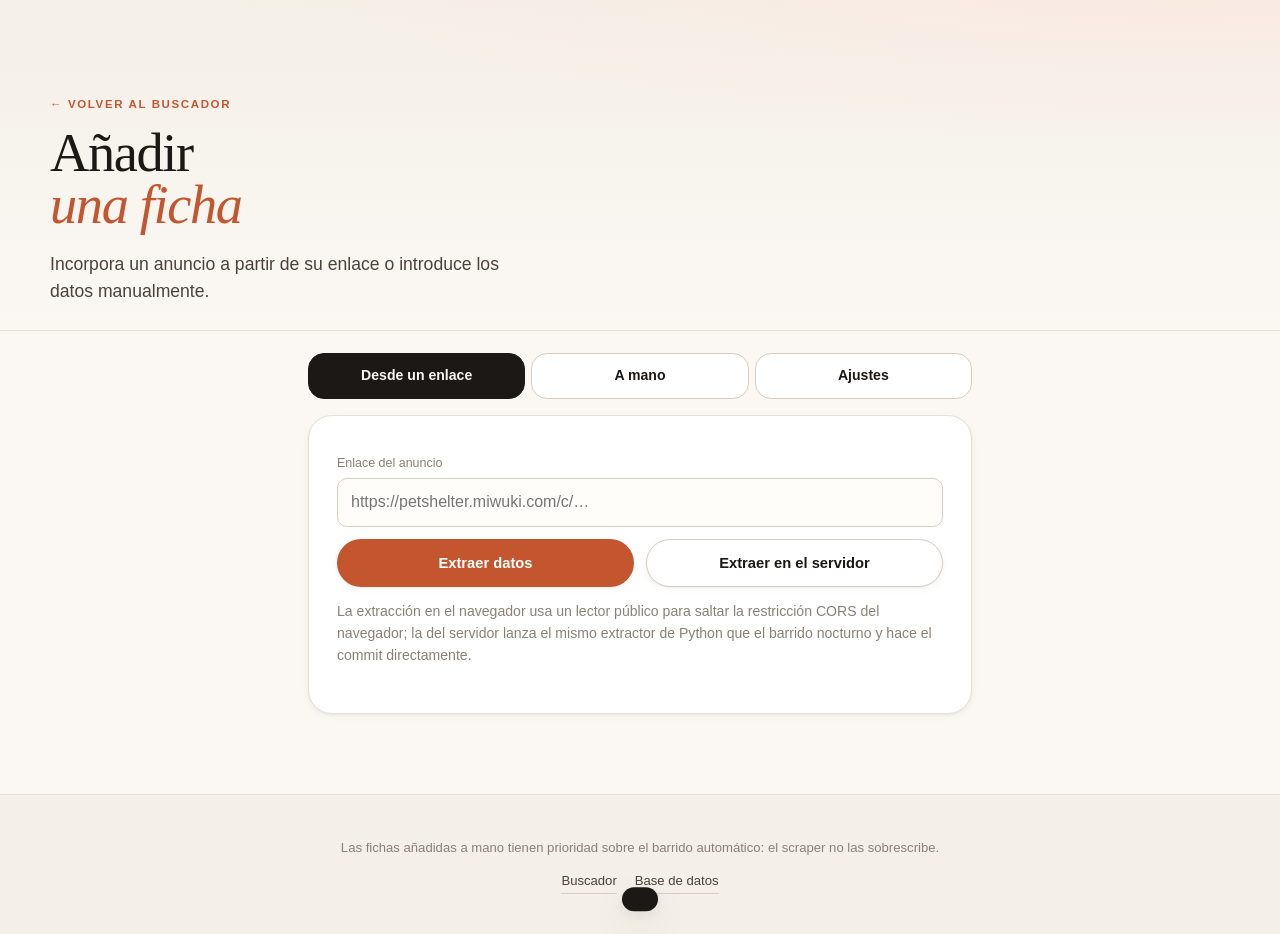
==== admin.html @ 75479810 "Perrita Arias Brotóns: buscador, base de datos y barrido nocturno Primera fase del proyecto: la búsq" ====
<!doctype html>
<html lang="es">
<head>
<meta charset="utf-8">
<meta name="viewport" content="width=device-width, initial-scale=1, viewport-fit=cover">
<meta name="theme-color" content="#fbf8f4" media="(prefers-color-scheme: light)">
<meta name="theme-color" content="#12100e" media="(prefers-color-scheme: dark)">
<title>Añadir ficha · Perrita Arias Brotóns</title>
<link rel="icon" href="data:image/svg+xml,<svg xmlns='http://www.w3.org/2000/svg' viewBox='0 0 100 100'><text y='.9em' font-size='90'>🐾</text></svg>">
<link rel="stylesheet" href="assets/css/app.css">
</head>
<body>

<header class="hero" style="padding-bottom:24px">
  <div class="hero__inner">
    <p class="hero__eyebrow"><a href="index.html" style="text-decoration:none">← Volver al buscador</a></p>
    <h1 class="hero__title" style="font-size:clamp(2rem,9vw,3.4rem)">Añadir<br><span>una ficha</span></h1>
    <p class="hero__lede">Incorpora un anuncio a partir de su enlace o introduce los datos manualmente.</p>
  </div>
</header>

<main class="admin">

  <div class="tabs" role="tablist">
    <button role="tab" id="tabLink" aria-selected="true" aria-controls="paneLink">Desde un enlace</button>
    <button role="tab" id="tabManual" aria-selected="false" aria-controls="paneManual">A mano</button>
    <button role="tab" id="tabConfig" aria-selected="false" aria-controls="paneConfig">Ajustes</button>
  </div>

  <!-- ------------------------------------------------------ desde enlace -->
  <section class="panel" id="paneLink" role="tabpanel" aria-labelledby="tabLink">
    <label class="field">
      <span>Enlace del anuncio</span>
      <input id="url" type="url" inputmode="url" placeholder="https://petshelter.miwuki.com/c/…">
    </label>
    <div class="row2" style="margin-top:12px">
      <button class="btn btn--primary btn--block" id="extract">Extraer datos</button>
      <button class="btn btn--block" id="extractServer" title="Usa el extractor completo del repositorio (requiere token)">Extraer en el servidor</button>
    </div>
    <p class="status" id="extractStatus"></p>
    <p class="hint" style="margin-top:14px">
      La extracción en el navegador usa un lector público para saltar la restricción CORS
      del navegador; la del servidor lanza el mismo extractor de Python que el barrido
      nocturno y hace el commit directamente.
    </p>
  </section>

  <!-- ------------------------------------------------------------- a mano -->
  <section class="panel" id="paneManual" role="tabpanel" aria-labelledby="tabManual" hidden></section>

  <!-- ------------------------------------------------------------ ajustes -->
  <section class="panel" id="paneConfig" role="tabpanel" aria-labelledby="tabConfig" hidden>
    <h2 style="margin-top:0">Conexión con GitHub</h2>
    <p class="hint">
      Necesario solo para guardar directamente en la base de datos. El token se
      queda en este navegador (localStorage) y únicamente se envía a api.github.com.
      Crea uno de tipo <em>fine-grained</em> con permisos <strong>Contents: read&nbsp;and&nbsp;write</strong>
      y <strong>Actions: read&nbsp;and&nbsp;write</strong> sobre este repositorio.
    </p>
    <label class="field"><span>Repositorio (usuario/repo)</span><input id="cfgRepo" placeholder="usuario/perrita-arias-brotons"></label>
    <label class="field"><span>Rama</span><input id="cfgBranch" placeholder="main"></label>
    <label class="field"><span>Token</span><input id="cfgToken" type="password" placeholder="github_pat_…" autocomplete="off"></label>
    <div class="row2" style="margin-top:14px">
      <button class="btn btn--primary btn--block" id="cfgSave">Guardar</button>
      <button class="btn btn--block" id="cfgTest">Probar conexión</button>
    </div>
    <p class="status" id="cfgStatus"></p>
  </section>

  <!-- --------------------------------------------------- ficha en edición -->
  <section id="editor" hidden>
    <h2>Revisa la ficha</h2>
    <p class="hint">Corrige lo que haga falta antes de guardar. Los campos vacíos se quedan como «sin confirmar».</p>
    <div class="panel">
      <form id="form">
        <div class="row2">
          <label class="field"><span>Nombre *</span><input name="name" required></label>
          <label class="field"><span>Sexo</span>
            <select name="sex"><option value="">Sin confirmar</option><option value="hembra">Hembra</option><option value="macho">Macho</option></select>
          </label>
        </div>
        <div class="row2">
          <label class="field"><span>Edad (meses)</span><input name="age_months" type="number" min="0" max="300" inputmode="numeric"></label>
          <label class="field"><span>Fecha de nacimiento</span><input name="birth_date" type="date"></label>
        </div>
        <div class="row2">
          <label class="field"><span>Tamaño</span>
            <select name="size">
              <option value="">Sin confirmar</option>
              <option value="mini">Mini</option><option value="pequeno">Pequeño</option>
              <option value="mediano">Mediano</option><option value="grande">Grande</option><option value="gigante">Gigante</option>
            </select>
          </label>
          <label class="field"><span>Peso (kg)</span><input name="weight_kg" type="number" step="0.1" min="0" inputmode="decimal"></label>
        </div>
        <div class="row2">
          <label class="field"><span>Raza</span><input name="breed" placeholder="Mestizo, Mezcla de Bretón…"></label>
          <label class="field"><span>Tipo</span>
            <select name="breed_type">
              <option value="desconocido">Sin confirmar</option>
              <option value="raza">De raza</option><option value="mezcla">Mezcla</option><option value="mestizo">Mestiza</option>
            </select>
          </label>
        </div>
        <div class="row2">
          <label class="field"><span>Provincia</span><input name="province" list="provinces"></label>
          <label class="field"><span>Localidad</span><input name="location"></label>
        </div>
        <datalist id="provinces"></datalist>
        <div class="row2">
          <label class="field"><span>Protectora</span><input name="shelter"></label>
          <label class="field"><span>Estado</span>
            <select name="status">
              <option value="disponible">Disponible</option><option value="urgente">Urgente</option>
              <option value="acogida">En acogida</option><option value="reservado">Reservada</option><option value="adoptado">Adoptada</option>
            </select>
          </label>
        </div>
        <label class="field"><span>Enlace original</span><input name="url" type="url"></label>
        <label class="field"><span>Fotos (una URL por línea)</span><textarea name="photos" rows="3"></textarea></label>
        <label class="field"><span>Descripción</span><textarea name="description" rows="6"></textarea></label>
        <div class="switches" style="margin-top:14px">
          <label><input type="checkbox" name="good_with_kids"> Buena con niños</label>
          <label><input type="checkbox" name="sterilized"> Esterilizada</label>
          <label><input type="checkbox" name="vaccinated"> Vacunada</label>
          <label><input type="checkbox" name="chipped"> Con microchip</label>
        </div>
      </form>

      <div class="preview">
        <h3 style="font-size:.72rem;letter-spacing:.1em;text-transform:uppercase;color:var(--muted)">Encaje calculado</h3>
        <div id="scorePreview"></div>
      </div>

      <div class="row2" style="margin-top:18px">
        <button class="btn btn--primary btn--block" id="saveGithub">Guardar en la base de datos</button>
        <button class="btn btn--block" id="saveDownload">Descargar JSON</button>
      </div>
      <p class="status" id="saveStatus"></p>

      <details style="margin-top:16px">
        <summary style="cursor:pointer;font-size:.85rem;color:var(--muted)">Ver el JSON que se va a guardar</summary>
        <pre class="code" id="jsonPreview"></pre>
      </details>
    </div>
  </section>
</main>

<footer class="foot">
  <p>Las fichas añadidas a mano tienen prioridad sobre el barrido automático: el scraper no las sobrescribe.</p>
  <nav><a href="index.html">Buscador</a><a href="data/dogs.json">Base de datos</a></nav>
</footer>

<div class="toast" id="toast" role="status" aria-live="polite"></div>

<script src="assets/js/data.js"></script>
<script src="assets/js/github.js"></script>
<script src="assets/js/admin.js"></script>
</body>
</html>
---- assets/css/app.css ----
/* ==========================================================================
   Perrita Arias Brotóns — hoja de estilo única, mobile-first, sin dependencias
   ========================================================================== */

:root {
  --bg:        #fbf8f4;
  --bg-2:      #f4efe7;
  --surface:   #ffffff;
  --surface-2: #fffdfa;
  --ink:       #1c1815;
  --ink-2:     #4b423a;
  --muted:     #8b8076;
  --line:      #e8e0d5;
  --line-2:    #d8cec0;

  --accent:      #c4562f;
  --accent-ink:  #ffffff;
  --accent-soft: #fbeae2;
  --gold:        #b98b2f;
  --green:       #3f7d52;
  --pink:        #b8447a;

  --r-sm: 10px;
  --r-md: 16px;
  --r-lg: 24px;
  --r-xl: 32px;

  --shadow-1: 0 1px 2px rgba(28,24,21,.05), 0 2px 8px rgba(28,24,21,.04);
  --shadow-2: 0 4px 12px rgba(28,24,21,.07), 0 16px 40px rgba(28,24,21,.08);
  --shadow-3: 0 24px 70px rgba(28,24,21,.22);

  --serif: "Iowan Old Style", "Palatino Linotype", Palatino, "Book Antiqua", Georgia, serif;
  --sans: -apple-system, BlinkMacSystemFont, "Segoe UI Variable Display", "Segoe UI",
          Roboto, "Helvetica Neue", Arial, sans-serif;

  --pad: clamp(16px, 4.5vw, 28px);
  --ease: cubic-bezier(.22,.61,.36,1);
}

@media (prefers-color-scheme: dark) {
  :root {
    --bg:        #12100e;
    --bg-2:      #191512;
    --surface:   #1c1815;
    --surface-2: #221d19;
    --ink:       #f4efe8;
    --ink-2:     #cabfb3;
    --muted:     #9b8f82;
    --line:      #2d2723;
    --line-2:    #3d352f;
    --accent:      #e8825b;
    --accent-ink:  #1a1210;
    --accent-soft: #33211a;
    --gold:        #d8ab4e;
    --green:       #6aa87e;
    --pink:        #e07aa8;
    --shadow-1: 0 1px 2px rgba(0,0,0,.4);
    --shadow-2: 0 6px 18px rgba(0,0,0,.45);
    --shadow-3: 0 24px 70px rgba(0,0,0,.7);
  }
}

*, *::before, *::after { box-sizing: border-box; }

html { -webkit-text-size-adjust: 100%; scroll-behavior: smooth; }

body {
  margin: 0;
  font-family: var(--sans);
  font-size: 16px;
  line-height: 1.55;
  color: var(--ink);
  background: var(--bg);
  -webkit-font-smoothing: antialiased;
  overflow-x: hidden;
}

button, input, select, textarea { font: inherit; color: inherit; }
button { cursor: pointer; border: 0; background: none; }
a { color: inherit; }

.sr-only {
  position: absolute; width: 1px; height: 1px; padding: 0; margin: -1px;
  overflow: hidden; clip: rect(0 0 0 0); white-space: nowrap; border: 0;
}

.skip {
  position: absolute; left: -999px; top: 8px; z-index: 100;
  background: var(--accent); color: var(--accent-ink);
  padding: 10px 16px; border-radius: var(--r-sm);
}
.skip:focus { left: 8px; }

:where(button, input, select, a, [tabindex]):focus-visible {
  outline: 2px solid var(--accent);
  outline-offset: 2px;
  border-radius: 6px;
}

/* ------------------------------------------------------------------- hero */

.hero {
  position: relative;
  padding: clamp(40px, 12vw, 96px) var(--pad) clamp(28px, 7vw, 52px);
  overflow: hidden;
  background:
    radial-gradient(120% 90% at 92% -10%, var(--accent-soft) 0%, transparent 58%),
    linear-gradient(180deg, var(--bg-2) 0%, var(--bg) 100%);
  border-bottom: 1px solid var(--line);
}

.hero__inner { position: relative; z-index: 1; max-width: 1180px; margin: 0 auto; }

.hero__eyebrow {
  margin: 0 0 14px;
  font-size: .72rem;
  letter-spacing: .14em;
  text-transform: uppercase;
  font-weight: 600;
  color: var(--accent);
}

.hero__title {
  margin: 0;
  font-family: var(--serif);
  font-weight: 400;
  font-size: clamp(2.6rem, 12.5vw, 5.4rem);
  line-height: .95;
  letter-spacing: -.025em;
}
.hero__title span { font-style: italic; color: var(--accent); }

.hero__lede {
  margin: 20px 0 0;
  max-width: 46ch;
  color: var(--ink-2);
  font-size: clamp(.98rem, 3.6vw, 1.1rem);
  text-wrap: pretty;
}

.hero__stats {
  display: flex;
  flex-wrap: wrap;
  gap: 10px;
  margin: 26px 0 0;
}
.hero__stats > div {
  flex: 1 1 auto;
  min-width: 88px;
  padding: 12px 14px;
  background: color-mix(in srgb, var(--surface) 72%, transparent);
  border: 1px solid var(--line);
  border-radius: var(--r-md);
  backdrop-filter: blur(6px);
}
.hero__stats dt { font-size: .7rem; letter-spacing: .06em; text-transform: uppercase; color: var(--muted); }
.hero__stats dd {
  margin: 2px 0 0;
  font-family: var(--serif);
  font-size: 1.55rem;
  line-height: 1.1;
  font-variant-numeric: tabular-nums;
}
.hero__stats dd.is-accent { color: var(--accent); }

.hero__glow {
  position: absolute; inset: auto -20% -60% auto;
  width: 60vw; height: 60vw; max-width: 520px; max-height: 520px;
  background: radial-gradient(circle, color-mix(in srgb, var(--accent) 16%, transparent), transparent 68%);
  filter: blur(14px);
  pointer-events: none;
}

/* ---------------------------------------------------------------- toolbar */

.toolbar {
  position: sticky; top: 0; z-index: 40;
  padding: 12px var(--pad) 10px;
  background: color-mix(in srgb, var(--bg) 88%, transparent);
  backdrop-filter: saturate(150%) blur(14px);
  border-bottom: 1px solid var(--line);
}
.toolbar__row { display: flex; gap: 10px; max-width: 1180px; margin: 0 auto; }

.search {
  position: relative; flex: 1;
  display: flex; align-items: center;
}
.search__icon {
  position: absolute; left: 14px; width: 18px; height: 18px;
  fill: none; stroke: var(--muted); stroke-width: 2; stroke-linecap: round;
  pointer-events: none;
}
.search input {
  width: 100%;
  padding: 13px 40px 13px 42px;
  border: 1px solid var(--line-2);
  border-radius: 999px;
  background: var(--surface);
  box-shadow: var(--shadow-1);
  transition: border-color .18s var(--ease), box-shadow .18s var(--ease);
}
.search input::placeholder { color: var(--muted); }
.search input:focus { outline: none; border-color: var(--accent); box-shadow: 0 0 0 3px var(--accent-soft); }
.search input::-webkit-search-cancel-button { display: none; }
.search__clear {
  position: absolute; right: 8px;
  width: 28px; height: 28px; border-radius: 50%;
  font-size: 1.2rem; line-height: 1; color: var(--muted);
}
.search__clear:hover { background: var(--bg-2); color: var(--ink); }

.btn {
  display: inline-flex; align-items: center; justify-content: center; gap: 8px;
  padding: 12px 18px;
  border-radius: 999px;
  font-weight: 600; font-size: .92rem;
  border: 1px solid var(--line-2);
  background: var(--surface);
  box-shadow: var(--shadow-1);
  transition: transform .15s var(--ease), background .15s var(--ease), border-color .15s;
}
.btn:active { transform: scale(.97); }
.btn--icon { position: relative; padding: 12px; width: 46px; flex: 0 0 auto; }
.btn--icon svg { width: 20px; height: 20px; fill: none; stroke: currentColor; stroke-width: 2; stroke-linecap: round; }
.btn__badge {
  position: absolute; top: -4px; right: -4px;
  min-width: 20px; height: 20px; padding: 0 5px;
  display: grid; place-items: center;
  border-radius: 999px; background: var(--accent); color: var(--accent-ink);
  font-size: .68rem; font-weight: 700;
}
.btn--primary { background: var(--accent); color: var(--accent-ink); border-color: transparent; }
.btn--ghost { background: transparent; box-shadow: none; }
.btn--more { display: block; margin: 28px auto 0; }
.btn--block { width: 100%; }

.quickchips {
  display: flex; gap: 8px; overflow-x: auto; scrollbar-width: none;
  max-width: 1180px; margin: 10px auto 0; padding-bottom: 2px;
}
.quickchips::-webkit-scrollbar { display: none; }
.quickchips button {
  flex: 0 0 auto;
  padding: 7px 14px;
  border-radius: 999px;
  border: 1px solid var(--line-2);
  background: var(--surface);
  font-size: .84rem; font-weight: 500;
  color: var(--ink-2);
  white-space: nowrap;
  transition: all .15s var(--ease);
}
.quickchips button[aria-pressed="true"] {
  background: var(--ink); color: var(--bg); border-color: var(--ink);
}
.quickchips button.is-accent[aria-pressed="true"] { background: var(--accent); color: var(--accent-ink); border-color: var(--accent); }

.toolbar__meta {
  display: flex; align-items: center; justify-content: space-between; gap: 12px;
  max-width: 1180px; margin: 10px auto 0;
  font-size: .84rem; color: var(--muted);
}
.sort select {
  border: 0; background: none; font-size: .84rem; font-weight: 600;
  color: var(--ink-2); padding: 4px 2px;
}

/* ------------------------------------------------------------------- grid */

main { max-width: 1180px; margin: 0 auto; padding: 22px var(--pad) 64px; }

/* Dos columnas siempre en móvil: con `auto-fill` un iPhone estrecho se queda
   en una sola y la parrilla de fotos pierde toda la gracia. */
.grid {
  display: grid;
  gap: 12px;
  grid-template-columns: repeat(2, minmax(0, 1fr));
}
@media (min-width: 560px) { .grid { gap: 16px; grid-template-columns: repeat(auto-fill, minmax(196px, 1fr)); } }
@media (min-width: 900px) { .grid { gap: 20px; grid-template-columns: repeat(auto-fill, minmax(224px, 1fr)); } }

.card {
  position: relative;
  display: flex; flex-direction: column;
  text-align: left;
  background: var(--surface);
  border: 1px solid var(--line);
  border-radius: var(--r-lg);
  overflow: hidden;
  box-shadow: var(--shadow-1);
  transition: transform .22s var(--ease), box-shadow .22s var(--ease), border-color .22s;
  animation: rise .5s var(--ease) both;
}
@media (hover: hover) {
  .card:hover { transform: translateY(-3px); box-shadow: var(--shadow-2); border-color: var(--line-2); }
  .card:hover .card__img img { transform: scale(1.05); }
}
.card:active { transform: scale(.985); }

@keyframes rise { from { opacity: 0; transform: translateY(10px); } to { opacity: 1; transform: none; } }
@media (prefers-reduced-motion: reduce) { .card { animation: none; } * { transition-duration: .01ms !important; } }

.card__img {
  position: relative;
  aspect-ratio: 1 / 1;
  overflow: hidden;
  background: linear-gradient(135deg, var(--bg-2), var(--surface-2));
}
.card__img img {
  width: 100%; height: 100%; object-fit: cover; display: block;
  transition: transform .45s var(--ease);
}
.card__img .noimg {
  width: 100%; height: 100%;
  display: grid; place-items: center;
  font-size: 2rem; opacity: .3;
}

.card__ribbons {
  position: absolute; inset: 8px 8px auto 8px;
  display: flex; gap: 6px; flex-wrap: wrap;
  pointer-events: none;
}
.ribbon {
  padding: 3px 9px;
  border-radius: 999px;
  font-size: .66rem; font-weight: 700; letter-spacing: .04em; text-transform: uppercase;
  background: rgba(28,24,21,.72); color: #fff;
  backdrop-filter: blur(4px);
}
.ribbon--new    { background: var(--green); }
.ribbon--urgent { background: var(--accent); }
.ribbon--gone   { background: rgba(28,24,21,.5); }

.card__fav {
  position: absolute; right: 8px; bottom: 8px; z-index: 2;
  width: 34px; height: 34px; border-radius: 50%;
  display: grid; place-items: center;
  background: rgba(255,255,255,.86); backdrop-filter: blur(6px);
  box-shadow: var(--shadow-1);
  font-size: 1rem; line-height: 1;
  transition: transform .15s var(--ease);
}
.card__fav:active { transform: scale(.85); }
.card__fav[aria-pressed="true"] { background: var(--accent); }

.card__body { padding: 12px 13px 14px; display: flex; flex-direction: column; gap: 7px; flex: 1; }

.card__top { display: flex; align-items: flex-start; justify-content: space-between; gap: 8px; }
.card__name {
  margin: 0;
  font-family: var(--serif);
  font-size: 1.16rem; line-height: 1.15; letter-spacing: -.01em;
  overflow: hidden; text-overflow: ellipsis; white-space: nowrap;
}

.ring {
  flex: 0 0 auto;
  width: 34px; height: 34px; border-radius: 50%;
  display: grid; place-items: center;
  font-size: .68rem; font-weight: 800;
  font-variant-numeric: tabular-nums;
  color: var(--ink);
  background: conic-gradient(var(--ring-c) calc(var(--p) * 1%), var(--line) 0);
}
.ring::after {
  content: ""; position: absolute;
  width: 26px; height: 26px; border-radius: 50%; background: var(--surface);
}
.ring > span { position: relative; z-index: 1; }
.ring { position: relative; }

.tags { display: flex; flex-wrap: wrap; gap: 5px; }
.tag {
  padding: 3px 8px;
  border-radius: 7px;
  font-size: .72rem; font-weight: 600;
  background: var(--bg-2); color: var(--ink-2);
  white-space: nowrap;
}
.tag--f { background: color-mix(in srgb, var(--pink) 14%, transparent); color: var(--pink); }
.tag--m { background: color-mix(in srgb, #4a7ab8 16%, transparent); color: #4a7ab8; }
.tag--puppy { background: color-mix(in srgb, var(--green) 15%, transparent); color: var(--green); }
.tag--soft { background: transparent; border: 1px dashed var(--line-2); color: var(--muted); font-weight: 500; }

.card__foot {
  margin-top: auto;
  display: flex; align-items: center; gap: 5px;
  font-size: .74rem; color: var(--muted);
  overflow: hidden;
}
.card__foot span { overflow: hidden; text-overflow: ellipsis; white-space: nowrap; }
.dot { opacity: .4; }

/* ------------------------------------------------------------------ vacío */

.empty { padding: 64px 20px; text-align: center; color: var(--muted); }
.empty__emoji { font-size: 2.6rem; margin: 0 0 8px; }
.empty h2 { font-family: var(--serif); font-weight: 400; color: var(--ink); margin: 0 0 6px; }
.empty p { margin: 0 0 18px; }

/* ------------------------------------------------------------------ sheet */

dialog.sheet {
  border: 0; padding: 0;
  color: var(--ink);
  background: var(--surface);
  box-shadow: var(--shadow-3);
  max-height: 92dvh;
  overscroll-behavior: contain;
}
dialog.sheet::backdrop { background: rgba(20,16,13,.5); backdrop-filter: blur(3px); }

/* móvil: hoja inferior */
dialog.sheet {
  width: 100%; max-width: 100%;
  margin: auto auto 0;
  border-radius: var(--r-xl) var(--r-xl) 0 0;
  animation: slideUp .3s var(--ease);
}
@keyframes slideUp { from { transform: translateY(100%); } to { transform: none; } }

@media (min-width: 720px) {
  dialog.sheet {
    margin: auto;
    max-width: 620px;
    border-radius: var(--r-xl);
    animation: pop .24s var(--ease);
  }
  @keyframes pop { from { opacity: 0; transform: scale(.97) translateY(8px); } to { opacity: 1; transform: none; } }
}
@media (min-width: 720px) { dialog.sheet--detail { max-width: 720px; } }

.sheet__close {
  position: absolute; top: 12px; right: 12px; z-index: 5;
  width: 36px; height: 36px; border-radius: 50%;
  display: grid; place-items: center;
  font-size: 1.5rem; line-height: 1;
  background: rgba(255,255,255,.9); color: #1c1815;
  box-shadow: var(--shadow-1);
  backdrop-filter: blur(6px);
}
.sheet__head {
  display: flex; align-items: center; justify-content: space-between;
  padding: 20px var(--pad) 12px;
  border-bottom: 1px solid var(--line);
  position: sticky; top: 0; background: var(--surface); z-index: 4;
}
.sheet__head h2 { margin: 0; font-family: var(--serif); font-weight: 400; font-size: 1.4rem; }
.sheet__head .sheet__close { position: static; background: var(--bg-2); box-shadow: none; color: var(--ink); }
.sheet__body { padding: 18px var(--pad) 20px; overflow-y: auto; }
.sheet__foot {
  position: sticky; bottom: 0;
  display: flex; gap: 10px;
  padding: 12px var(--pad) calc(12px + env(safe-area-inset-bottom));
  border-top: 1px solid var(--line);
  background: var(--surface);
}
.sheet__foot .btn { flex: 1; }
.sheet__foot .btn--ghost { flex: 0 0 auto; }

/* --------------------------------------------------------------- filtros */

.f { border: 0; padding: 0; margin: 0 0 22px; }
.f legend {
  padding: 0; margin-bottom: 9px;
  font-size: .72rem; letter-spacing: .1em; text-transform: uppercase;
  font-weight: 700; color: var(--muted);
}
.opts { display: flex; flex-wrap: wrap; gap: 7px; }
.opts button {
  padding: 8px 14px;
  border: 1px solid var(--line-2); border-radius: 999px;
  background: var(--surface); font-size: .86rem; font-weight: 500;
  transition: all .15s var(--ease);
}
.opts button[aria-pressed="true"] {
  background: var(--accent); color: var(--accent-ink); border-color: var(--accent);
}
.field { display: block; margin-top: 10px; }
.field > span { display: block; font-size: .78rem; color: var(--muted); margin-bottom: 5px; }
.field select, .field input, .field textarea {
  width: 100%; padding: 11px 13px;
  border: 1px solid var(--line-2); border-radius: var(--r-sm);
  background: var(--surface-2);
}
.switches { display: grid; gap: 11px; }
.switches label { display: flex; align-items: center; gap: 10px; font-size: .92rem; }
.switches input { width: 18px; height: 18px; accent-color: var(--accent); }

/* ------------------------------------------------------------------ ficha */

.d-hero { position: relative; }
.d-gallery {
  display: flex; gap: 4px; overflow-x: auto; scroll-snap-type: x mandatory;
  scrollbar-width: none; background: var(--bg-2);
}
.d-gallery::-webkit-scrollbar { display: none; }
.d-gallery img {
  flex: 0 0 100%; scroll-snap-align: center;
  width: 100%; aspect-ratio: 4/3; object-fit: cover; display: block;
}
.d-gallery .noimg { flex: 0 0 100%; aspect-ratio: 4/3; display: grid; place-items: center; font-size: 3rem; opacity: .25; }
.d-count {
  position: absolute; right: 12px; bottom: 12px;
  padding: 3px 10px; border-radius: 999px;
  background: rgba(28,24,21,.7); color: #fff; font-size: .72rem; font-weight: 600;
}

.d-body { padding: 20px var(--pad) 0; }
.d-top { display: flex; align-items: flex-start; justify-content: space-between; gap: 14px; }
.d-name { margin: 0; font-family: var(--serif); font-weight: 400; font-size: clamp(1.8rem,7vw,2.4rem); line-height: 1.05; }
.d-sub { margin: 4px 0 0; color: var(--muted); font-size: .9rem; }
.d-ring { width: 60px; height: 60px; flex: 0 0 auto; font-size: 1rem; }
.d-ring::after { width: 48px; height: 48px; }

.d-tags { display: flex; flex-wrap: wrap; gap: 6px; margin: 16px 0 0; }

.d-section { margin: 26px 0 0; }
.d-section h3 {
  margin: 0 0 10px;
  font-size: .72rem; letter-spacing: .1em; text-transform: uppercase;
  font-weight: 700; color: var(--muted);
}
.d-text { margin: 0; white-space: pre-wrap; color: var(--ink-2); font-size: .95rem; text-wrap: pretty; }

.d-facts { display: grid; grid-template-columns: repeat(auto-fit, minmax(122px,1fr)); gap: 1px; background: var(--line); border: 1px solid var(--line); border-radius: var(--r-md); overflow: hidden; }
.d-facts > div { background: var(--surface); padding: 11px 13px; }
.d-facts dt { font-size: .68rem; text-transform: uppercase; letter-spacing: .06em; color: var(--muted); }
.d-facts dd { margin: 2px 0 0; font-weight: 600; font-size: .95rem; }

.why { display: grid; gap: 8px; }
.why__row { display: grid; grid-template-columns: 76px 1fr auto; align-items: center; gap: 10px; font-size: .84rem; }
.why__label { color: var(--muted); text-transform: capitalize; }
.why__bar { height: 7px; border-radius: 999px; background: var(--line); overflow: hidden; }
.why__bar i { display: block; height: 100%; border-radius: 999px; background: var(--accent); }
.why__val { color: var(--ink-2); font-size: .8rem; text-align: right; max-width: 15ch; overflow: hidden; text-overflow: ellipsis; white-space: nowrap; }

.pill-list { display: flex; flex-wrap: wrap; gap: 6px; }
.pill {
  padding: 5px 11px; border-radius: 999px;
  background: var(--bg-2); font-size: .8rem; font-weight: 500;
}
.pill--ok { background: color-mix(in srgb, var(--green) 14%, transparent); color: var(--green); }
.pill--no { background: color-mix(in srgb, var(--accent) 14%, transparent); color: var(--accent); }

.d-warn {
  margin: 18px 0 0; padding: 12px 14px;
  border-radius: var(--r-md);
  background: color-mix(in srgb, var(--gold) 12%, transparent);
  border: 1px solid color-mix(in srgb, var(--gold) 30%, transparent);
  font-size: .86rem; color: var(--ink-2);
}

.d-actions {
  position: sticky; bottom: 0;
  display: flex; gap: 10px; margin-top: 26px;
  padding: 12px var(--pad) calc(14px + env(safe-area-inset-bottom));
  background: linear-gradient(180deg, transparent, var(--surface) 22%);
}
.d-actions .btn { flex: 1; }

/* ------------------------------------------------------------------- pie */

.foot {
  padding: 30px var(--pad) calc(40px + env(safe-area-inset-bottom));
  border-top: 1px solid var(--line);
  text-align: center;
  color: var(--muted); font-size: .82rem;
  background: var(--bg-2);
}
.foot nav { display: flex; flex-wrap: wrap; gap: 6px 18px; justify-content: center; margin-top: 10px; }
.foot a { color: var(--ink-2); text-decoration: none; border-bottom: 1px solid var(--line-2); padding-bottom: 1px; }
.foot a:hover { color: var(--accent); border-color: var(--accent); }

/* ----------------------------------------------------------------- toast */

.toast {
  position: fixed; left: 50%; bottom: calc(20px + env(safe-area-inset-bottom));
  transform: translate(-50%, 130%);
  z-index: 90;
  max-width: min(92vw, 420px);
  padding: 12px 18px;
  border-radius: 999px;
  background: var(--ink); color: var(--bg);
  font-size: .88rem; font-weight: 500;
  box-shadow: var(--shadow-2);
  transition: transform .3s var(--ease);
  pointer-events: none;
}
.toast.is-on { transform: translate(-50%, 0); }

/* --------------------------------------------------------- panel de alta */

.admin { max-width: 720px; margin: 0 auto; padding: 0 var(--pad) 80px; }
.admin h2 { font-family: var(--serif); font-weight: 400; font-size: 1.5rem; margin: 32px 0 4px; }
.admin p.hint { margin: 0 0 18px; color: var(--muted); font-size: .88rem; }
.panel {
  background: var(--surface); border: 1px solid var(--line);
  border-radius: var(--r-lg); padding: var(--pad); box-shadow: var(--shadow-1);
}
.row2 { display: grid; gap: 12px; grid-template-columns: 1fr 1fr; }
@media (max-width: 520px) { .row2 { grid-template-columns: 1fr; } }
.tabs { display: flex; gap: 6px; margin: 22px 0 16px; }
.tabs button {
  flex: 1; padding: 11px 12px; border-radius: var(--r-md);
  border: 1px solid var(--line-2); background: var(--surface);
  font-weight: 600; font-size: .88rem;
}
.tabs button[aria-selected="true"] { background: var(--ink); color: var(--bg); border-color: var(--ink); }
.preview { margin-top: 18px; }
.code {
  font-family: ui-monospace, SFMono-Regular, Menlo, Consolas, monospace;
  font-size: .78rem; line-height: 1.5;
  background: var(--bg-2); border: 1px solid var(--line);
  border-radius: var(--r-md); padding: 12px;
  max-height: 260px; overflow: auto; white-space: pre-wrap; word-break: break-word;
}
.status { margin-top: 12px; font-size: .86rem; }
.status.ok  { color: var(--green); }
.status.err { color: var(--accent); }
.spin { display: inline-block; width: 14px; height: 14px; border: 2px solid var(--line-2); border-top-color: var(--accent); border-radius: 50%; animation: spin .7s linear infinite; vertical-align: -2px; }
@keyframes spin { to { transform: rotate(360deg); } }
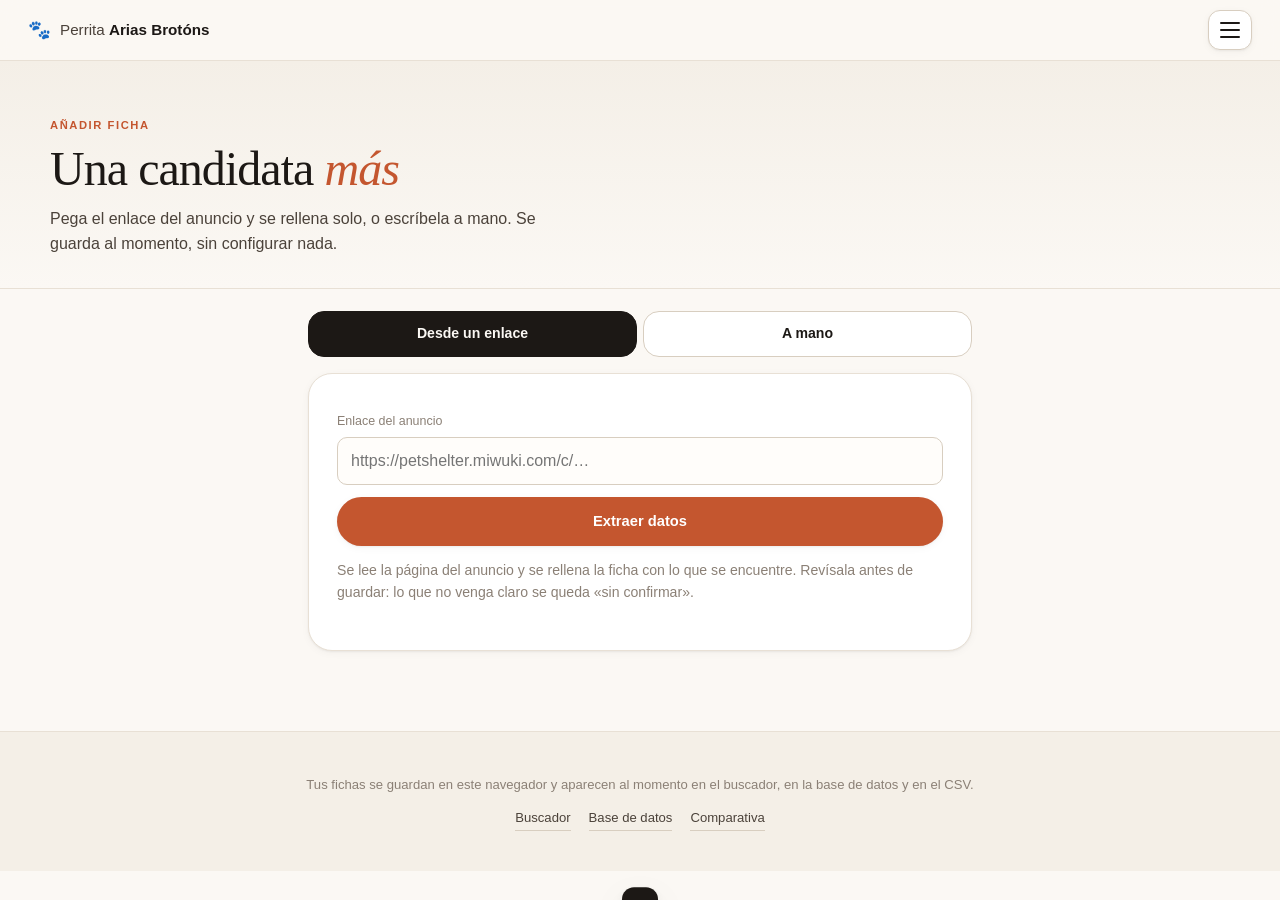
==== commit e24a9fda: "Secciones nuevas, alta sin configuración y CSV depurado Navegación - Cabecera común en las cuatro pá" ====
--- a/admin.html
+++ b/admin.html
@@ -11,11 +11,11 @@
 </head>
 <body>
 
-<header class="hero" style="padding-bottom:24px">
-  <div class="hero__inner">
-    <p class="hero__eyebrow"><a href="index.html" style="text-decoration:none">← Volver al buscador</a></p>
-    <h1 class="hero__title" style="font-size:clamp(2rem,9vw,3.4rem)">Añadir<br><span>una ficha</span></h1>
-    <p class="hero__lede">Incorpora un anuncio a partir de su enlace o introduce los datos manualmente.</p>
+<header class="page">
+  <div class="page__inner">
+    <p class="page__eyebrow">Añadir ficha</p>
+    <h1 class="page__title">Una candidata <span>más</span></h1>
+    <p class="page__lede">Pega el enlace del anuncio y se rellena solo, o escríbela a mano. Se guarda al momento, sin configurar nada.</p>
   </div>
 </header>
 
@@ -24,7 +24,6 @@
   <div class="tabs" role="tablist">
     <button role="tab" id="tabLink" aria-selected="true" aria-controls="paneLink">Desde un enlace</button>
     <button role="tab" id="tabManual" aria-selected="false" aria-controls="paneManual">A mano</button>
-    <button role="tab" id="tabConfig" aria-selected="false" aria-controls="paneConfig">Ajustes</button>
   </div>
 
   <!-- ------------------------------------------------------ desde enlace -->
@@ -33,39 +32,16 @@
       <span>Enlace del anuncio</span>
       <input id="url" type="url" inputmode="url" placeholder="https://petshelter.miwuki.com/c/…">
     </label>
-    <div class="row2" style="margin-top:12px">
-      <button class="btn btn--primary btn--block" id="extract">Extraer datos</button>
-      <button class="btn btn--block" id="extractServer" title="Usa el extractor completo del repositorio (requiere token)">Extraer en el servidor</button>
-    </div>
+    <button class="btn btn--primary btn--block" id="extract" style="margin-top:12px">Extraer datos</button>
     <p class="status" id="extractStatus"></p>
     <p class="hint" style="margin-top:14px">
-      La extracción en el navegador usa un lector público para saltar la restricción CORS
-      del navegador; la del servidor lanza el mismo extractor de Python que el barrido
-      nocturno y hace el commit directamente.
+      Se lee la página del anuncio y se rellena la ficha con lo que se encuentre.
+      Revísala antes de guardar: lo que no venga claro se queda «sin confirmar».
     </p>
   </section>
 
   <!-- ------------------------------------------------------------- a mano -->
   <section class="panel" id="paneManual" role="tabpanel" aria-labelledby="tabManual" hidden></section>
-
-  <!-- ------------------------------------------------------------ ajustes -->
-  <section class="panel" id="paneConfig" role="tabpanel" aria-labelledby="tabConfig" hidden>
-    <h2 style="margin-top:0">Conexión con GitHub</h2>
-    <p class="hint">
-      Necesario solo para guardar directamente en la base de datos. El token se
-      queda en este navegador (localStorage) y únicamente se envía a api.github.com.
-      Crea uno de tipo <em>fine-grained</em> con permisos <strong>Contents: read&nbsp;and&nbsp;write</strong>
-      y <strong>Actions: read&nbsp;and&nbsp;write</strong> sobre este repositorio.
-    </p>
-    <label class="field"><span>Repositorio (usuario/repo)</span><input id="cfgRepo" placeholder="usuario/perrita-arias-brotons"></label>
-    <label class="field"><span>Rama</span><input id="cfgBranch" placeholder="main"></label>
-    <label class="field"><span>Token</span><input id="cfgToken" type="password" placeholder="github_pat_…" autocomplete="off"></label>
-    <div class="row2" style="margin-top:14px">
-      <button class="btn btn--primary btn--block" id="cfgSave">Guardar</button>
-      <button class="btn btn--block" id="cfgTest">Probar conexión</button>
-    </div>
-    <p class="status" id="cfgStatus"></p>
-  </section>
 
   <!-- --------------------------------------------------- ficha en edición -->
   <section id="editor" hidden>
@@ -133,7 +109,7 @@
       </div>
 
       <div class="row2" style="margin-top:18px">
-        <button class="btn btn--primary btn--block" id="saveGithub">Guardar en la base de datos</button>
+        <button class="btn btn--primary btn--block" id="guardar">Guardar la ficha</button>
         <button class="btn btn--block" id="saveDownload">Descargar JSON</button>
       </div>
       <p class="status" id="saveStatus"></p>
@@ -144,17 +120,21 @@
       </details>
     </div>
   </section>
+
+  <!-- ------------------------------------------------------ ya guardadas -->
+  <section id="propias" hidden></section>
 </main>
 
 <footer class="foot">
-  <p>Las fichas añadidas a mano tienen prioridad sobre el barrido automático: el scraper no las sobrescribe.</p>
-  <nav><a href="index.html">Buscador</a><a href="data/dogs.json">Base de datos</a></nav>
+  <p id="pieFichas">Tus fichas se guardan en este navegador y aparecen al momento en el buscador, en la base de datos y en el CSV.</p>
+  <nav><a href="index.html">Buscador</a><a href="datos.html">Base de datos</a><a href="comparar.html">Comparativa</a></nav>
 </footer>
 
 <div class="toast" id="toast" role="status" aria-live="polite"></div>
 
 <script src="assets/js/data.js"></script>
-<script src="assets/js/github.js"></script>
+<script src="assets/js/csv.js"></script>
+<script src="assets/js/nav.js"></script>
 <script src="assets/js/admin.js"></script>
 </body>
 </html>
--- a/assets/css/app.css
+++ b/assets/css/app.css
@@ -34,6 +34,7 @@
           Roboto, "Helvetica Neue", Arial, sans-serif;
 
   --pad: clamp(16px, 4.5vw, 28px);
+  --topbar-h: 61px;
   --ease: cubic-bezier(.22,.61,.36,1);
 }
 
@@ -62,6 +63,10 @@
 
 *, *::before, *::after { box-sizing: border-box; }
 
+/* El `display` de una clase gana al `display:none` que el navegador aplica a
+   [hidden]. Sin esto, «Ver más» y el contador del filtro se ven siempre. */
+[hidden] { display: none !important; }
+
 html { -webkit-text-size-adjust: 100%; scroll-behavior: smooth; }
 
 body {
@@ -171,10 +176,55 @@
   pointer-events: none;
 }
 
+/* --- fondo animado de la portada ------------------------------------------
+   Dos hileras de perritos que cruzan a distinta velocidad. Cada hilera son
+   tres copias de la misma baldosa de 800 unidades y la animación desplaza
+   exactamente 800: el salto del bucle cae sobre un dibujo idéntico y no se
+   percibe. Solo se anima `transform`, así que va sobre la GPU. */
+
+.hero__film {
+  position: absolute; inset: 0;
+  z-index: 0;
+  overflow: hidden;
+  pointer-events: none;
+  color: var(--accent);
+  /* se desvanece hacia arriba para no pelearse con el titular */
+  -webkit-mask-image: linear-gradient(180deg, transparent 8%, #000 62%, #000 100%);
+          mask-image: linear-gradient(180deg, transparent 8%, #000 62%, #000 100%);
+}
+.hero__film svg { width: 100%; height: 100%; display: block; }
+
+.film__row { will-change: transform; }
+.film__row--back {
+  opacity: .10;
+  animation: film-drift 96s linear infinite;
+}
+.film__row--front {
+  opacity: .15;
+  animation: film-drift 58s linear infinite;
+}
+@media (prefers-color-scheme: dark) {
+  .film__row--back  { opacity: .13; }
+  .film__row--front { opacity: .19; }
+}
+
+@keyframes film-drift {
+  from { transform: translateX(0); }
+  to   { transform: translateX(-800px); }
+}
+
+@media (prefers-reduced-motion: reduce) {
+  .film__row { animation: none; }
+}
+
+/* el contenido y la barra van por encima del fondo */
+.hero__inner { position: relative; z-index: 1; }
+
 /* ---------------------------------------------------------------- toolbar */
 
 .toolbar {
-  position: sticky; top: 0; z-index: 40;
+  /* la cabecera común ya ocupa la franja superior: esta se pega justo debajo */
+  position: sticky; top: var(--topbar-h); z-index: 40;
   padding: 12px var(--pad) 10px;
   background: color-mix(in srgb, var(--bg) 88%, transparent);
   backdrop-filter: saturate(150%) blur(14px);
@@ -622,3 +672,207 @@
 .status.err { color: var(--accent); }
 .spin { display: inline-block; width: 14px; height: 14px; border: 2px solid var(--line-2); border-top-color: var(--accent); border-radius: 50%; animation: spin .7s linear infinite; vertical-align: -2px; }
 @keyframes spin { to { transform: rotate(360deg); } }
+
+/* ==========================================================================
+   Cabecera común con el menú tras las tres rayitas
+   ========================================================================== */
+
+.topbar {
+  position: sticky; top: 0; z-index: 60;
+  display: flex; align-items: center; justify-content: space-between; gap: 12px;
+  padding: 10px var(--pad);
+  background: color-mix(in srgb, var(--bg) 92%, transparent);
+  backdrop-filter: saturate(150%) blur(14px);
+  border-bottom: 1px solid var(--line);
+}
+.topbar__brand {
+  display: inline-flex; align-items: center; gap: 9px;
+  text-decoration: none; font-size: .95rem; color: var(--ink-2);
+}
+.topbar__brand b { color: var(--ink); font-weight: 600; }
+.topbar__paw { font-size: 1.15rem; }
+
+.topbar__burger {
+  width: 44px; height: 40px; flex: 0 0 auto;
+  display: grid; align-content: center; gap: 5px; justify-items: stretch;
+  padding: 0 11px;
+  border: 1px solid var(--line-2); border-radius: 12px;
+  background: var(--surface); box-shadow: var(--shadow-1);
+}
+.topbar__burger span {
+  height: 2px; border-radius: 2px; background: var(--ink);
+  transition: transform .22s var(--ease), opacity .18s;
+}
+.topbar.is-open .topbar__burger span:nth-child(1) { transform: translateY(7px) rotate(45deg); }
+.topbar.is-open .topbar__burger span:nth-child(2) { opacity: 0; }
+.topbar.is-open .topbar__burger span:nth-child(3) { transform: translateY(-7px) rotate(-45deg); }
+
+.topbar__panel {
+  position: absolute; top: calc(100% + 8px); right: var(--pad); left: var(--pad);
+  max-width: 420px; margin-left: auto;
+  display: grid; gap: 2px; padding: 8px;
+  background: var(--surface); border: 1px solid var(--line);
+  border-radius: var(--r-lg); box-shadow: var(--shadow-2);
+  animation: menuIn .18s var(--ease);
+}
+@keyframes menuIn { from { opacity: 0; transform: translateY(-6px); } to { opacity: 1; transform: none; } }
+.topbar__panel a {
+  display: flex; align-items: center; gap: 12px;
+  padding: 11px 12px; border-radius: var(--r-md);
+  text-decoration: none; color: var(--ink);
+}
+.topbar__panel a:hover { background: var(--bg-2); }
+.topbar__panel a[aria-current] { background: var(--accent-soft); }
+.topbar__icon { font-size: 1.15rem; width: 26px; text-align: center; }
+.topbar__text { display: grid; }
+.topbar__text small { color: var(--muted); font-size: .78rem; }
+
+/* ==========================================================================
+   Cabecera de las páginas interiores
+   ========================================================================== */
+
+.page {
+  padding: clamp(28px, 7vw, 56px) var(--pad) clamp(20px, 4vw, 32px);
+  background: linear-gradient(180deg, var(--bg-2), var(--bg));
+  border-bottom: 1px solid var(--line);
+}
+.page__inner { max-width: 1180px; margin: 0 auto; }
+.page__eyebrow {
+  margin: 0 0 10px; font-size: .7rem; letter-spacing: .14em;
+  text-transform: uppercase; font-weight: 700; color: var(--accent);
+}
+.page__title {
+  margin: 0; font-family: var(--serif); font-weight: 400;
+  font-size: clamp(1.9rem, 7vw, 3rem); line-height: 1.05; letter-spacing: -.02em;
+}
+.page__title span { font-style: italic; color: var(--accent); }
+.page__lede { margin: 12px 0 0; max-width: 60ch; color: var(--ink-2); }
+
+main.wide { max-width: 1180px; margin: 0 auto; padding: 22px var(--pad) 64px; }
+
+/* ==========================================================================
+   Cuadro de mando
+   ========================================================================== */
+
+.dash {
+  display: grid; gap: 10px; margin: 4px 0 8px;
+  grid-template-columns: repeat(auto-fit, minmax(140px, 1fr));
+}
+.dash__card {
+  padding: 13px 15px; background: var(--surface);
+  border: 1px solid var(--line); border-radius: var(--r-md);
+}
+.dash__card dt { font-size: .7rem; letter-spacing: .06em; text-transform: uppercase; color: var(--muted); }
+.dash__card dd {
+  margin: 3px 0 0; font-family: var(--serif); font-size: 1.7rem; line-height: 1.05;
+  font-variant-numeric: tabular-nums;
+}
+.dash__card dd.is-accent { color: var(--accent); }
+
+.bars { display: grid; gap: 20px; grid-template-columns: repeat(auto-fit, minmax(240px, 1fr)); }
+.bars__group h4 {
+  margin: 0 0 8px; font-size: .78rem; font-weight: 700;
+  letter-spacing: .05em; text-transform: uppercase; color: var(--ink-2);
+}
+.bars__row { display: grid; grid-template-columns: 8.5em 1fr 2.6em; align-items: center; gap: 8px; margin-bottom: 5px; font-size: .82rem; }
+.bars__label { color: var(--muted); overflow: hidden; text-overflow: ellipsis; white-space: nowrap; }
+.bars__track { height: 8px; border-radius: 999px; background: var(--line); overflow: hidden; }
+.bars__track i { display: block; height: 100%; border-radius: 999px; background: var(--accent); }
+.bars__n { text-align: right; font-variant-numeric: tabular-nums; color: var(--ink-2); }
+
+/* ==========================================================================
+   Tablas
+   ========================================================================== */
+
+.tbar { display: flex; flex-wrap: wrap; gap: 10px; align-items: center; margin-bottom: 12px; }
+.search--sm { flex: 1 1 220px; }
+.search--sm input { padding: 10px 14px 10px 40px; }
+.field--inline { margin: 0; flex: 0 0 auto; }
+.field--inline select { padding: 10px 12px; }
+.tcount { margin: 0 0 8px; font-size: .82rem; color: var(--muted); }
+
+.tabla-wrap {
+  overflow-x: auto; -webkit-overflow-scrolling: touch;
+  border: 1px solid var(--line); border-radius: var(--r-md); background: var(--surface);
+}
+.tabla { width: 100%; border-collapse: collapse; font-size: .86rem; }
+.tabla th, .tabla td { padding: 9px 12px; text-align: left; white-space: nowrap; border-bottom: 1px solid var(--line); }
+.tabla thead th {
+  position: sticky; top: 0; z-index: 1;
+  background: var(--bg-2); font-size: .74rem; letter-spacing: .04em;
+  text-transform: uppercase; color: var(--muted); cursor: pointer; user-select: none;
+}
+.tabla thead th:hover { color: var(--ink); }
+.tabla tbody tr:hover { background: var(--bg-2); }
+.tabla tbody tr:last-child td { border-bottom: 0; }
+.tabla .num { text-align: right; font-variant-numeric: tabular-nums; }
+.tabla a { color: var(--accent); text-decoration: none; font-weight: 600; }
+.tabla tr.propia td:first-child { box-shadow: inset 3px 0 0 var(--accent); }
+.sort-ind { color: var(--accent); }
+
+/* ==========================================================================
+   Selector y tabla de la comparativa
+   ========================================================================== */
+
+.picker__tabs { display: flex; gap: 8px; margin-bottom: 14px; }
+.picker__tabs button {
+  padding: 10px 16px; border-radius: 999px; border: 1px solid var(--line-2);
+  background: var(--surface); font-weight: 600; font-size: .88rem;
+}
+.picker__tabs button[aria-selected="true"] { background: var(--ink); color: var(--bg); border-color: var(--ink); }
+.pill-n {
+  display: inline-block; min-width: 20px; padding: 1px 7px; margin-left: 4px;
+  border-radius: 999px; background: var(--accent-soft); color: var(--accent);
+  font-size: .72rem; font-weight: 700;
+}
+.picker__hint { margin: 12px 0; font-size: .84rem; color: var(--muted); }
+.picker__hint a { color: var(--accent); }
+
+.picker__grid { display: grid; gap: 8px; grid-template-columns: repeat(auto-fill, minmax(min(100%, 230px), 1fr)); }
+.opt {
+  display: flex; align-items: center; gap: 10px; text-align: left;
+  padding: 8px; border: 1px solid var(--line-2); border-radius: var(--r-md);
+  background: var(--surface); transition: all .15s var(--ease);
+}
+.opt:disabled { opacity: .4; cursor: not-allowed; }
+.opt.is-on { border-color: var(--accent); background: var(--accent-soft); }
+.opt__img { flex: 0 0 auto; width: 48px; height: 48px; border-radius: 12px; overflow: hidden; background: var(--bg-2); display: grid; place-items: center; }
+.opt__img img { width: 100%; height: 100%; object-fit: cover; }
+.opt__body { display: grid; min-width: 0; flex: 1; }
+.opt__body strong { font-size: .92rem; overflow: hidden; text-overflow: ellipsis; white-space: nowrap; }
+.opt__body small { color: var(--muted); font-size: .75rem; overflow: hidden; text-overflow: ellipsis; white-space: nowrap; }
+.opt__score { flex: 0 0 auto; font-weight: 800; font-size: .82rem; color: var(--accent); }
+
+.comp { width: 100%; border-collapse: collapse; font-size: .86rem; }
+.comp th, .comp td { padding: 10px 12px; border-bottom: 1px solid var(--line); vertical-align: top; text-align: left; }
+.comp__lab { width: 8.5em; color: var(--muted); font-size: .76rem; text-transform: uppercase; letter-spacing: .04em; font-weight: 700; }
+.comp__lab--sub { text-transform: none; letter-spacing: 0; font-size: .8rem; color: var(--ink-2); }
+.comp__head { text-align: center; background: var(--bg-2); min-width: 130px; }
+.comp__photo { display: block; width: 62px; height: 62px; margin: 0 auto 6px; border-radius: 14px; overflow: hidden; background: var(--surface); }
+.comp__photo img { width: 100%; height: 100%; object-fit: cover; }
+.comp__head a { color: var(--accent); text-decoration: none; font-weight: 700; }
+.comp__score { font-family: var(--serif); font-size: 1.5rem; }
+.comp td.is-top { background: color-mix(in srgb, var(--green) 10%, transparent); }
+.comp__sep th { padding-top: 20px; color: var(--accent); }
+.comp__bar { display: block; height: 6px; border-radius: 999px; background: var(--line); overflow: hidden; margin-bottom: 4px; }
+.comp__bar i { display: block; height: 100%; background: var(--accent); }
+.comp small { color: var(--muted); font-size: .74rem; }
+.bien { color: var(--green); font-weight: 600; }
+.mal { color: var(--accent); font-weight: 600; }
+.muted { color: var(--muted); }
+
+/* ==========================================================================
+   Fichas propias en el panel de alta
+   ========================================================================== */
+
+.propias { list-style: none; margin: 0; padding: 0; display: grid; gap: 8px; }
+.propias li { display: flex; align-items: center; gap: 11px; padding: 8px; border: 1px solid var(--line); border-radius: var(--r-md); }
+.propias__foto { width: 46px; height: 46px; border-radius: 11px; overflow: hidden; background: var(--bg-2); display: grid; place-items: center; flex: 0 0 auto; }
+.propias__foto img { width: 100%; height: 100%; object-fit: cover; }
+.propias__txt { display: grid; flex: 1; min-width: 0; }
+.propias__txt small { color: var(--muted); font-size: .76rem; }
+.propias__score { font-weight: 800; color: var(--accent); font-size: .85rem; }
+.propias__x { width: 30px; height: 30px; border-radius: 50%; font-size: 1.2rem; color: var(--muted); }
+.propias__x:hover { background: var(--bg-2); color: var(--accent); }
+
+.nota { margin: 20px 0 0; font-size: .82rem; color: var(--muted); }
